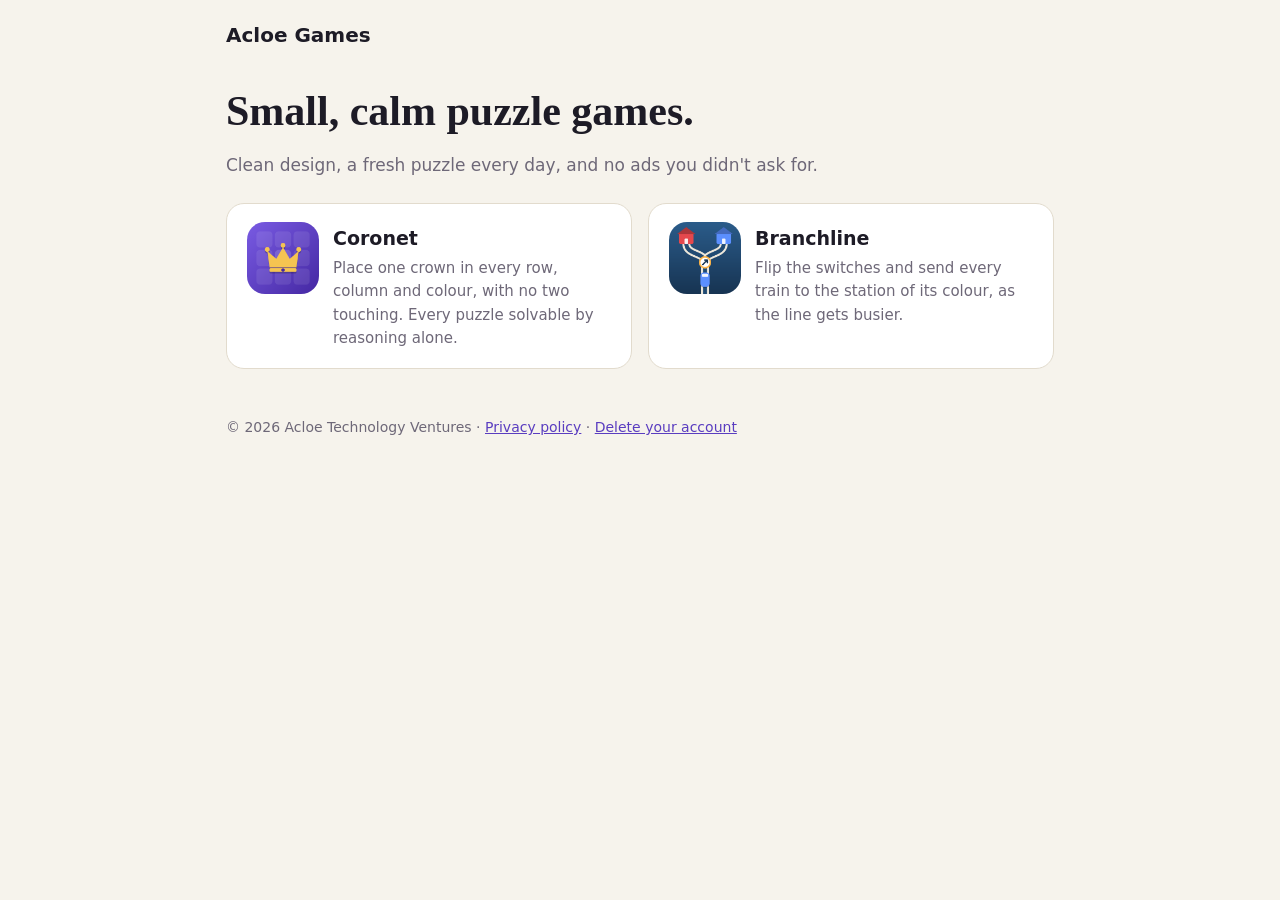
==== index.html @ c708d14c "Update site" ====
<!doctype html>
<html lang="en">
<head>
  <meta charset="utf-8">
  <meta name="viewport" content="width=device-width, initial-scale=1">
  <title>Acloe Games</title>
  <meta name="description" content="Small, calm puzzle games with no forced ads.">
  <link rel="icon" type="image/png" href="assets/coronet.png">
  <link rel="stylesheet" href="style.css">
</head>
<body>
<div class="wrap">
  <header class="bar"><a class="brand" href="./">Acloe Games</a></header>
  <main>
    <h1>Small, calm puzzle games.</h1>
    <p class="muted">Clean design, a fresh puzzle every day, and no ads you didn't ask for.</p>
    <div class="games">
      <div class="card game">
        <img src="assets/coronet.png" alt="">
        <div><h3>Coronet</h3><p>Place one crown in every row, column and colour, with no two touching. Every puzzle solvable by reasoning alone.</p></div>
      </div>
      <div class="card game">
        <img src="assets/branchline.png" alt="">
        <div><h3>Branchline</h3><p>Flip the switches and send every train to the station of its colour, as the line gets busier.</p></div>
      </div>
    </div>
  </main>
  <footer>
    © 2026 Acloe Technology Ventures ·
    <a href="privacy.html">Privacy policy</a> ·
    <a href="delete-account.html">Delete your account</a>
  </footer>
</div>
</body>
</html>
---- style.css ----
:root {
  --bg: #f6f3ec; --surface: #ffffff; --line: #e2dbcd; --ink: #1d1b26; --muted: #6e6878;
  --accent: #5a3dc0; --radius: 18px;
  font-family: "Lato", "Segoe UI", system-ui, -apple-system, sans-serif;
}
@media (prefers-color-scheme: dark) {
  :root:not([data-theme="light"]) {
    --bg: #14121c; --surface: #1e1b29; --line: #332e44; --ink: #f1eef7; --muted: #9a94ab; --accent: #f2c14e;
  }
}
* { box-sizing: border-box; }
body { margin: 0; background: var(--bg); color: var(--ink); line-height: 1.55; font-size: 17px; }
.wrap { max-width: 860px; margin: 0 auto; padding: 0 16px 48px; }
.wrap.narrow { max-width: 720px; }
.bar { display: flex; align-items: center; justify-content: space-between; padding: 20px 0; }
.brand { display: flex; align-items: center; gap: 10px; color: var(--ink); text-decoration: none; font-weight: 800; font-size: 20px; }
h1 { font-family: Georgia, "Times New Roman", serif; font-size: clamp(30px, 6vw, 42px); line-height: 1.15; margin: 16px 0 8px; }
h2 { font-size: 20px; margin: 32px 0 8px; }
a { color: var(--accent); }
.updated, .muted { color: var(--muted); }
.card { background: var(--surface); border: 1px solid var(--line); border-radius: var(--radius); padding: 18px 20px; }
.games { display: grid; grid-template-columns: repeat(auto-fit, minmax(240px, 1fr)); gap: 16px; margin-top: 24px; }
.game { display: flex; gap: 14px; align-items: flex-start; }
.game img { width: 72px; height: 72px; border-radius: 18px; flex: none; }
.game h3 { margin: 2px 0 4px; font-size: 19px; }
.game p { margin: 0; color: var(--muted); font-size: 15px; }
footer { margin-top: 48px; color: var(--muted); font-size: 14px; }
li { margin: 6px 0; }
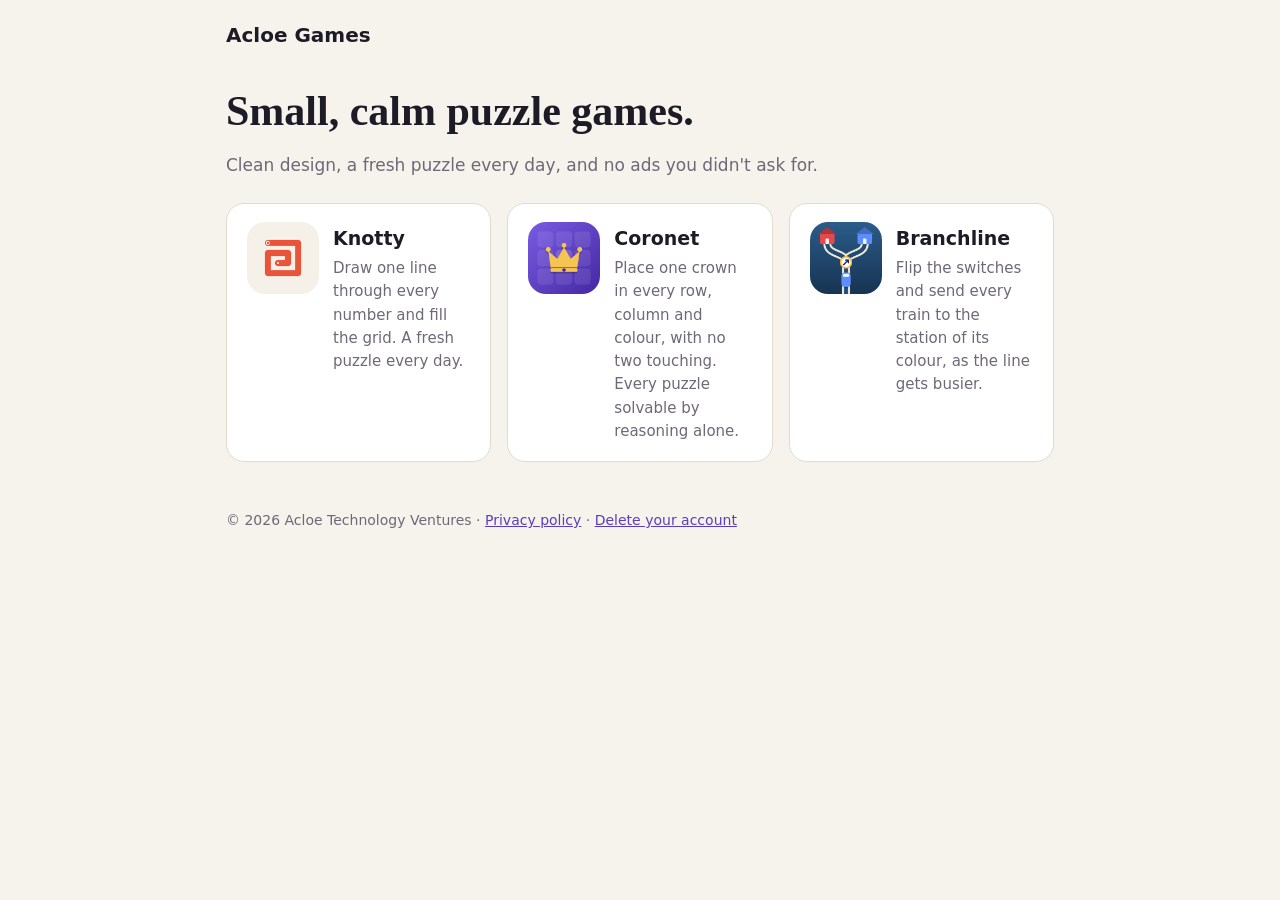
==== commit 24d24b33: "Update site" ====
--- a/index.html
+++ b/index.html
@@ -15,6 +15,10 @@
     <h1>Small, calm puzzle games.</h1>
     <p class="muted">Clean design, a fresh puzzle every day, and no ads you didn't ask for.</p>
     <div class="games">
+      <a class="card game" href="knotty/">
+        <img src="knotty/assets/icon.png" alt="">
+        <div><h3>Knotty</h3><p>Draw one line through every number and fill the grid. A fresh puzzle every day.</p></div>
+      </a>
       <div class="card game">
         <img src="assets/coronet.png" alt="">
         <div><h3>Coronet</h3><p>Place one crown in every row, column and colour, with no two touching. Every puzzle solvable by reasoning alone.</p></div>
--- a/style.css
+++ b/style.css
@@ -26,3 +26,5 @@
 .game p { margin: 0; color: var(--muted); font-size: 15px; }
 footer { margin-top: 48px; color: var(--muted); font-size: 14px; }
 li { margin: 6px 0; }
+a.game { color: inherit; text-decoration: none; }
+a.game:hover { border-color: var(--muted); }
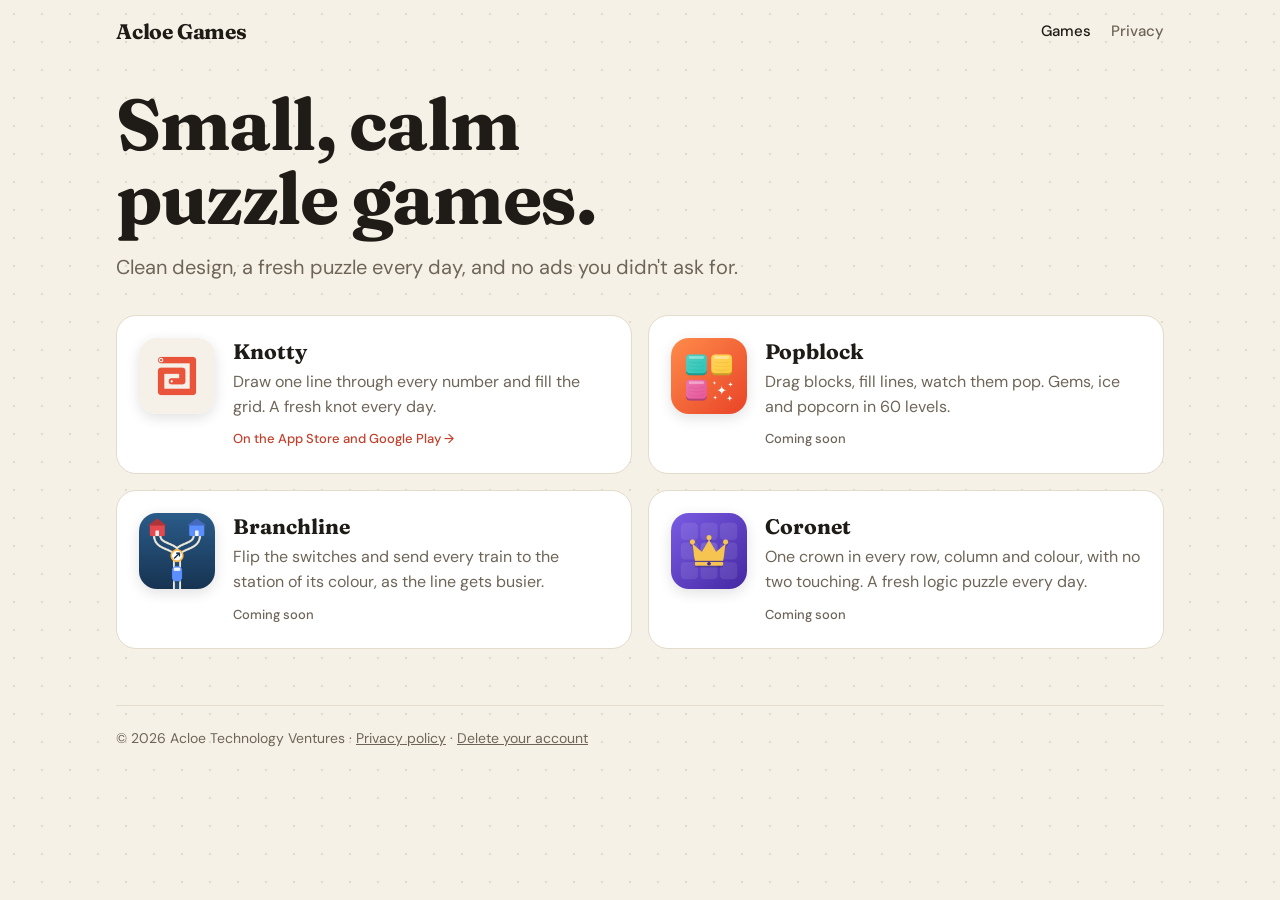
==== commit 4d77aaac: "Update site" ====
--- a/index.html
+++ b/index.html
@@ -2,37 +2,72 @@
 <html lang="en">
 <head>
   <meta charset="utf-8">
-  <meta name="viewport" content="width=device-width, initial-scale=1">
-  <title>Acloe Games</title>
-  <meta name="description" content="Small, calm puzzle games with no forced ads.">
-  <link rel="icon" type="image/png" href="assets/coronet.png">
-  <link rel="stylesheet" href="style.css">
+  <meta name="viewport" content="width=device-width, initial-scale=1, viewport-fit=cover">
+  <title>Acloe Games · Small, calm puzzle games</title>
+  <meta name="description" content="Small, calm puzzle games for iPhone, iPad and Android: Knotty, Popblock, Branchline and Coronet. Clean design, a fresh puzzle every day, and no ads you didn't ask for.">
+  <link rel="canonical" href="https://games.acloe.com/">
+  <meta name="theme-color" content="#F6F1E7" media="(prefers-color-scheme: light)">
+  <meta name="theme-color" content="#121212" media="(prefers-color-scheme: dark)">
+  <link rel="icon" type="image/png" href="/knotty/assets/favicon.png">
+  <meta property="og:type" content="website">
+  <meta property="og:site_name" content="Acloe Games">
+  <meta property="og:title" content="Acloe Games · Small, calm puzzle games">
+  <meta property="og:description" content="Clean design, a fresh puzzle every day, and no ads you didn't ask for.">
+  <meta property="og:url" content="https://games.acloe.com/">
+  <meta property="og:image" content="https://games.acloe.com/knotty/assets/og.jpg">
+  <link rel="stylesheet" href="/style.css">
 </head>
 <body>
 <div class="wrap">
-  <header class="bar"><a class="brand" href="./">Acloe Games</a></header>
+  <header class="bar">
+    <a class="brand" href="/">Acloe Games</a>
+    <nav class="nav"><a href="/" aria-current="page">Games</a><a href="/privacy.html">Privacy</a></nav>
+  </header>
+
   <main>
-    <h1>Small, calm puzzle games.</h1>
-    <p class="muted">Clean design, a fresh puzzle every day, and no ads you didn't ask for.</p>
+    <h1>Small, calm<br>puzzle games.</h1>
+    <p class="lede">Clean design, a fresh puzzle every day, and no ads you didn't ask for.</p>
+
     <div class="games">
-      <a class="card game" href="knotty/">
-        <img src="knotty/assets/icon.png" alt="">
-        <div><h3>Knotty</h3><p>Draw one line through every number and fill the grid. A fresh puzzle every day.</p></div>
+      <a class="card game" href="/knotty/">
+        <img src="/knotty/assets/icon.png" alt="" width="76" height="76">
+        <div>
+          <h3>Knotty</h3>
+          <p>Draw one line through every number and fill the grid. A fresh knot every day.</p>
+          <span class="status live">On the App Store and Google Play →</span>
+        </div>
       </a>
       <div class="card game">
-        <img src="assets/coronet.png" alt="">
-        <div><h3>Coronet</h3><p>Place one crown in every row, column and colour, with no two touching. Every puzzle solvable by reasoning alone.</p></div>
+        <img src="/assets/popblock.png" alt="" width="76" height="76">
+        <div>
+          <h3>Popblock</h3>
+          <p>Drag blocks, fill lines, watch them pop. Gems, ice and popcorn in 60 levels.</p>
+          <span class="status">Coming soon</span>
+        </div>
       </div>
       <div class="card game">
-        <img src="assets/branchline.png" alt="">
-        <div><h3>Branchline</h3><p>Flip the switches and send every train to the station of its colour, as the line gets busier.</p></div>
+        <img src="/assets/branchline.png" alt="" width="76" height="76">
+        <div>
+          <h3>Branchline</h3>
+          <p>Flip the switches and send every train to the station of its colour, as the line gets busier.</p>
+          <span class="status">Coming soon</span>
+        </div>
+      </div>
+      <div class="card game">
+        <img src="/assets/coronet.png" alt="" width="76" height="76">
+        <div>
+          <h3>Coronet</h3>
+          <p>One crown in every row, column and colour, with no two touching. A fresh logic puzzle every day.</p>
+          <span class="status">Coming soon</span>
+        </div>
       </div>
     </div>
   </main>
+
   <footer>
     © 2026 Acloe Technology Ventures ·
-    <a href="privacy.html">Privacy policy</a> ·
-    <a href="delete-account.html">Delete your account</a>
+    <a href="/privacy.html">Privacy policy</a> ·
+    <a href="/delete-account.html">Delete your account</a>
   </footer>
 </div>
 </body>
--- a/style.css
+++ b/style.css
@@ -1,30 +1,129 @@
+/* Acloe Games: one look for every page (studio home, game pages, policies).
+   Paper and ink with a tomato accent, Fraunces headings, DM Sans text. */
+
+@font-face { font-family: Fraunces; font-weight: 700; font-display: swap; src: url(/assets/fonts/Fraunces-Bold.ttf) format("truetype"); }
+@font-face { font-family: "DM Sans"; font-weight: 400; font-display: swap; src: url(/assets/fonts/DMSans-Regular.ttf) format("truetype"); }
+@font-face { font-family: "DM Sans"; font-weight: 500; font-display: swap; src: url(/assets/fonts/DMSans-Medium.ttf) format("truetype"); }
+@font-face { font-family: "DM Sans"; font-weight: 700; font-display: swap; src: url(/assets/fonts/DMSans-Bold.ttf) format("truetype"); }
+
 :root {
-  --bg: #f6f3ec; --surface: #ffffff; --line: #e2dbcd; --ink: #1d1b26; --muted: #6e6878;
-  --accent: #5a3dc0; --radius: 18px;
-  font-family: "Lato", "Segoe UI", system-ui, -apple-system, sans-serif;
+  --bg: #F6F1E7; --surface: #FFFFFF; --line: #E3DBCB; --ink: #1F1B16;
+  --muted: #6E6558; --accent: #E8553D; --on-accent: #FFFFFF; --link: #C2402B;
+  --radius: 20px;
+  --display: Fraunces, Georgia, "Times New Roman", serif;
+  --text: "DM Sans", system-ui, -apple-system, "Segoe UI", sans-serif;
+  color-scheme: light dark;
 }
 @media (prefers-color-scheme: dark) {
   :root:not([data-theme="light"]) {
-    --bg: #14121c; --surface: #1e1b29; --line: #332e44; --ink: #f1eef7; --muted: #9a94ab; --accent: #f2c14e;
+    --bg: #121212; --surface: #1C1C1C; --line: #2E2E2E; --ink: #EDEDED;
+    --muted: #A0A0A0; --accent: #F2694F; --on-accent: #121212; --link: #FF8A70;
   }
 }
+:root[data-theme="dark"] {
+  --bg: #121212; --surface: #1C1C1C; --line: #2E2E2E; --ink: #EDEDED;
+  --muted: #A0A0A0; --accent: #F2694F; --on-accent: #121212; --link: #FF8A70;
+}
+
 * { box-sizing: border-box; }
-body { margin: 0; background: var(--bg); color: var(--ink); line-height: 1.55; font-size: 17px; }
-.wrap { max-width: 860px; margin: 0 auto; padding: 0 16px 48px; }
-.wrap.narrow { max-width: 720px; }
-.bar { display: flex; align-items: center; justify-content: space-between; padding: 20px 0; }
-.brand { display: flex; align-items: center; gap: 10px; color: var(--ink); text-decoration: none; font-weight: 800; font-size: 20px; }
-h1 { font-family: Georgia, "Times New Roman", serif; font-size: clamp(30px, 6vw, 42px); line-height: 1.15; margin: 16px 0 8px; }
-h2 { font-size: 20px; margin: 32px 0 8px; }
-a { color: var(--accent); }
-.updated, .muted { color: var(--muted); }
-.card { background: var(--surface); border: 1px solid var(--line); border-radius: var(--radius); padding: 18px 20px; }
-.games { display: grid; grid-template-columns: repeat(auto-fit, minmax(240px, 1fr)); gap: 16px; margin-top: 24px; }
-.game { display: flex; gap: 14px; align-items: flex-start; }
-.game img { width: 72px; height: 72px; border-radius: 18px; flex: none; }
-.game h3 { margin: 2px 0 4px; font-size: 19px; }
-.game p { margin: 0; color: var(--muted); font-size: 15px; }
-footer { margin-top: 48px; color: var(--muted); font-size: 14px; }
+html { -webkit-text-size-adjust: 100%; }
+body {
+  margin: 0; background-color: var(--bg); color: var(--ink);
+  font: 400 17px/1.55 var(--text);
+  background-image: radial-gradient(var(--line) 1.4px, transparent 1.6px);
+  background-size: 28px 28px;
+}
+a { color: var(--link); }
+img { max-width: 100%; }
+
+.wrap { max-width: 1080px; margin: 0 auto; padding: 0 16px; }
+.narrow { max-width: 720px; }
+
+/* Header and footer, the same on every page. */
+.bar { display: flex; align-items: center; justify-content: space-between; gap: 16px; padding: 20px 0; }
+.brand { color: var(--ink); text-decoration: none; font: 700 21px/1 var(--display); letter-spacing: -0.01em; }
+.nav { display: flex; gap: 20px; }
+.nav a { color: var(--muted); text-decoration: none; font-weight: 500; font-size: 15px; }
+.nav a:hover, .nav a[aria-current="page"] { color: var(--ink); }
+footer {
+  border-top: 1px solid var(--line); margin-top: 56px; padding: 22px 0 40px;
+  color: var(--muted); font-size: 14px;
+}
+footer a { color: var(--muted); }
+
+/* Type. */
+h1 {
+  font: 700 clamp(40px, 7vw, 72px)/1.03 var(--display);
+  letter-spacing: -0.02em; margin: 24px 0 16px;
+}
+.narrow h1 { font-size: clamp(34px, 6vw, 48px); }
+h2 { font: 700 24px/1.25 var(--display); margin: 36px 0 10px; }
+h3 { font: 700 21px/1.25 var(--display); margin: 0 0 6px; }
+.lede { font-size: 20px; color: var(--muted); margin: 0 0 32px; max-width: 32em; }
+.muted, .updated { color: var(--muted); }
 li { margin: 6px 0; }
-a.game { color: inherit; text-decoration: none; }
+
+.card { background: var(--surface); border: 1px solid var(--line); border-radius: var(--radius); padding: 22px; }
+.card > :first-child { margin-top: 0; }
+.card > :last-child { margin-bottom: 0; }
+
+/* Studio home: the games. */
+.games { display: grid; grid-template-columns: repeat(auto-fit, minmax(min(100%, 400px), 1fr)); gap: 16px; margin: 8px 0 0; }
+.game { display: flex; gap: 18px; align-items: flex-start; color: inherit; text-decoration: none; }
+.game img { width: 76px; height: 76px; border-radius: 18px; flex: none; box-shadow: 0 4px 14px rgb(0 0 0 / .12); }
+.game p { margin: 0; color: var(--muted); font-size: 16px; }
+.game .status { display: inline-block; margin-top: 10px; font-size: 13px; font-weight: 500; color: var(--muted); }
+.game .status.live { color: var(--link); }
 a.game:hover { border-color: var(--muted); }
+
+/* Game pages. */
+.hero { display: grid; grid-template-columns: 1.05fr 0.95fr; gap: 48px; align-items: center; padding: 8px 0 24px; }
+.app { display: flex; align-items: center; gap: 16px; margin-bottom: 8px; }
+.app img { width: 72px; height: 72px; border-radius: 17px; box-shadow: 0 4px 14px rgb(0 0 0 / .12); }
+.app .name { font: 700 22px/1.2 var(--display); }
+.app .by { color: var(--muted); font-size: 14px; }
+
+.install {
+  display: inline-flex; align-items: center; justify-content: center;
+  min-height: 60px; padding: 0 34px; border-radius: 999px;
+  background: var(--accent); color: var(--on-accent);
+  font: 500 20px/1 var(--text); text-decoration: none;
+  box-shadow: 0 6px 18px rgb(232 85 61 / .28); transition: transform .15s ease;
+}
+.install:hover { transform: translateY(-1px); }
+.install:focus-visible { outline: 3px solid var(--ink); outline-offset: 3px; }
+.free { color: var(--muted); font-size: 14px; margin: 12px 0 0; }
+
+.badges { display: flex; flex-wrap: wrap; align-items: center; gap: 12px; margin-top: 28px; }
+.badges a { display: block; line-height: 0; }
+.badges img { height: 52px; width: auto; }
+.badges .play img { height: 77px; margin: -12px -10px; } /* Google's badge has built-in padding */
+
+.shots { display: flex; gap: 14px; justify-content: center; }
+.shots img { width: 31%; height: auto; border-radius: 18px; background: var(--surface); box-shadow: 0 10px 30px rgb(0 0 0 / .14); }
+.shots img:nth-child(2) { transform: translateY(-22px); }
+
+.qr {
+  display: none; align-items: center; gap: 18px; margin-top: 28px;
+  padding: 14px 18px 14px 14px; border-radius: 18px; background: var(--surface);
+  border: 1px solid var(--line); width: fit-content;
+}
+.qr img { width: 96px; height: 96px; background: #fff; border-radius: 8px; }
+.qr p { margin: 0; font-size: 15px; color: var(--muted); max-width: 15em; }
+.qr strong { color: var(--ink); font-weight: 500; display: block; }
+body.desktop .qr { display: flex; }
+body.desktop .install { display: none; }
+body.desktop .badges { margin-top: 4px; }
+
+.features { display: grid; grid-template-columns: repeat(auto-fit, minmax(230px, 1fr)); gap: 16px; padding: 32px 0 0; }
+.features p { margin: 0; color: var(--muted); font-size: 16px; }
+
+@media (max-width: 820px) {
+  .hero { grid-template-columns: 1fr; gap: 36px; }
+  .install { width: 100%; }
+  .shots img:nth-child(2) { transform: none; }
+}
+@media (max-width: 480px) {
+  .nav { gap: 14px; }
+}
+@media (prefers-reduced-motion: reduce) { .install { transition: none; } }
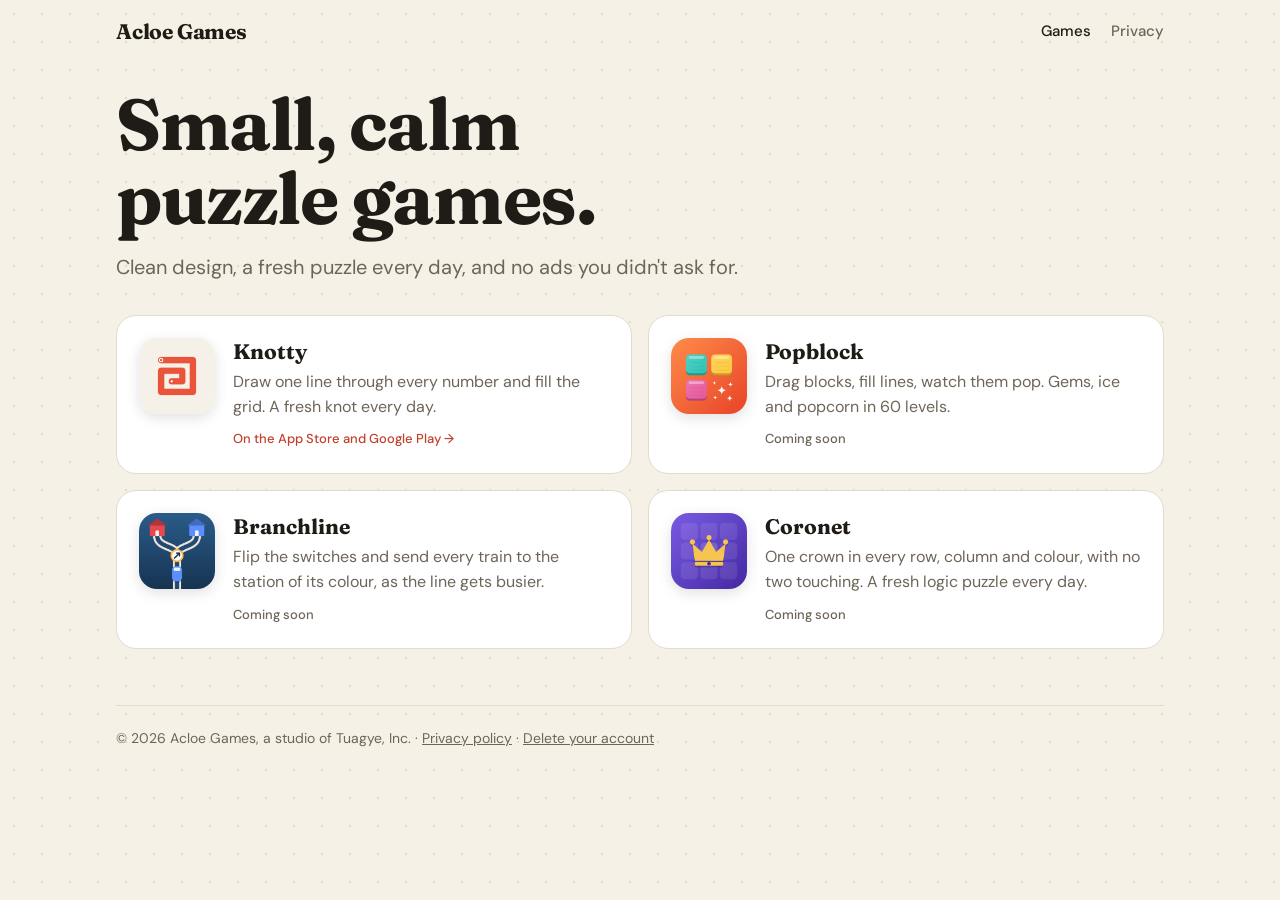
==== commit aee0915b: "Update site" ====
--- a/index.html
+++ b/index.html
@@ -8,14 +8,49 @@
   <link rel="canonical" href="https://games.acloe.com/">
   <meta name="theme-color" content="#F6F1E7" media="(prefers-color-scheme: light)">
   <meta name="theme-color" content="#121212" media="(prefers-color-scheme: dark)">
-  <link rel="icon" type="image/png" href="/knotty/assets/favicon.png">
+  <link rel="icon" type="image/png" href="/assets/favicon.png">
+  <link rel="apple-touch-icon" href="/assets/apple-touch-icon.png">
   <meta property="og:type" content="website">
   <meta property="og:site_name" content="Acloe Games">
   <meta property="og:title" content="Acloe Games · Small, calm puzzle games">
   <meta property="og:description" content="Clean design, a fresh puzzle every day, and no ads you didn't ask for.">
   <meta property="og:url" content="https://games.acloe.com/">
-  <meta property="og:image" content="https://games.acloe.com/knotty/assets/og.jpg">
-  <link rel="stylesheet" href="/style.css">
+  <meta property="og:image" content="https://games.acloe.com/assets/og.jpg">
+  <meta property="og:image:width" content="1200">
+  <meta property="og:image:height" content="630">
+  <meta property="og:image:alt" content="Acloe Games: Knotty, Popblock, Branchline and Coronet">
+  <meta name="twitter:card" content="summary_large_image">
+  <script type="application/ld+json">
+  {
+    "@context": "https://schema.org",
+    "@graph": [
+      {
+        "@type": "Organization",
+        "@id": "https://games.acloe.com/#org",
+        "name": "Acloe Games",
+        "url": "https://games.acloe.com/",
+        "logo": "https://games.acloe.com/assets/logo.png"
+      },
+      {
+        "@type": "WebSite",
+        "name": "Acloe Games",
+        "url": "https://games.acloe.com/",
+        "publisher": { "@id": "https://games.acloe.com/#org" }
+      },
+      {
+        "@type": "ItemList",
+        "name": "Games by Acloe Games",
+        "itemListElement": [
+          { "@type": "ListItem", "position": 1, "name": "Knotty: Daily Line Puzzle", "url": "https://games.acloe.com/knotty/" },
+          { "@type": "ListItem", "position": 2, "name": "Popblock" },
+          { "@type": "ListItem", "position": 3, "name": "Branchline" },
+          { "@type": "ListItem", "position": 4, "name": "Coronet" }
+        ]
+      }
+    ]
+  }
+  </script>
+  <link rel="stylesheet" href="/style.css?v=2">
 </head>
 <body>
 <div class="wrap">
@@ -65,7 +100,7 @@
   </main>
 
   <footer>
-    © 2026 Acloe Technology Ventures ·
+    © 2026 Acloe Games, a studio of Tuagye, Inc. ·
     <a href="/privacy.html">Privacy policy</a> ·
     <a href="/delete-account.html">Delete your account</a>
   </footer>
